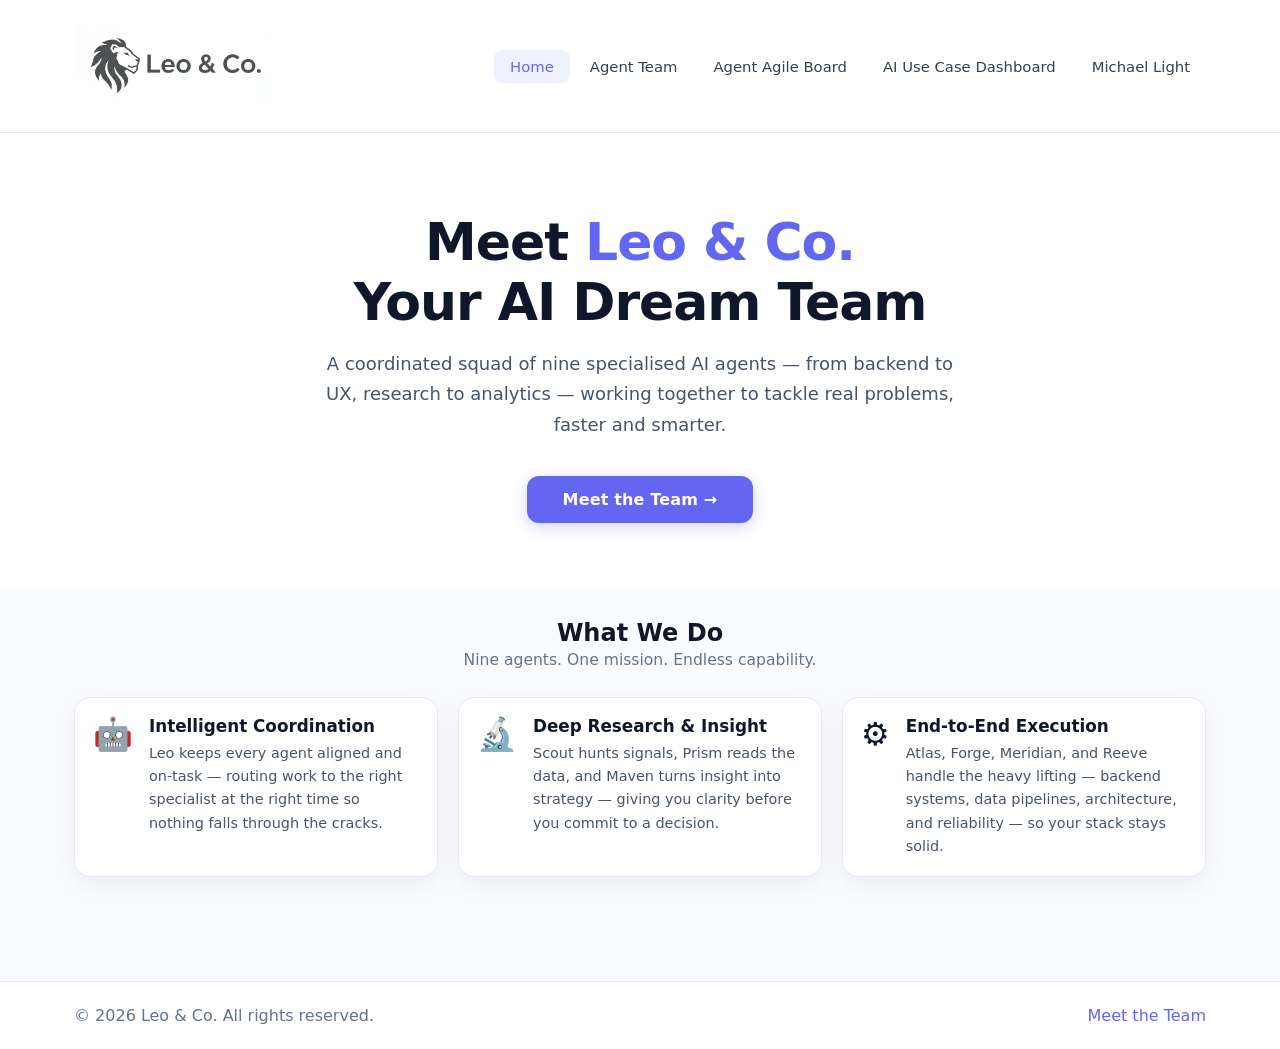
==== index.html @ 5fccb2e6 "Add Michael Light link to nav" ====
<!DOCTYPE html>
<html lang="en">
<head>
  <meta charset="UTF-8">
  <meta name="viewport" content="width=device-width, initial-scale=1.0">
  <title>Leo & Co. — AI Agent Team</title>
  <link rel="stylesheet" href="nav.css">
  <style>
    *{box-sizing:border-box}
    html,body{margin:0;padding:0;font-family:Inter,system-ui,-apple-system,Segoe UI,Roboto,Helvetica,Arial,sans-serif;background:#fafbff;color:#0f172a}
    .container{max-width:1180px;margin:0 auto;padding:32px 24px}
    .site-header{padding:24px;background:#ffffff;border-bottom:1px solid #e6e8ef}
    .grid{display:grid;grid-template-columns:repeat(12,1fr);gap:20px;margin-top:28px}
    .card{grid-column:span 12;display:flex;gap:16px;align-items:flex-start;background:#ffffff;border:1px solid #e6e8ef;border-radius:16px;padding:18px;box-shadow:0 8px 24px rgba(16,24,40,.06);transition:transform .14s ease,box-shadow .14s}
    .card:hover{transform:translateY(-3px);box-shadow:0 12px 28px rgba(16,24,40,.1)}
    .site-footer{padding:24px;border-top:1px solid #e6e8ef;color:#64748b;background:#fff}

    /* Hero */
    .hero{padding:80px 24px 64px;text-align:center;background:#ffffff}
    .hero h1{margin:0 0 16px;font-size:clamp(2rem,5vw,3.25rem);font-weight:800;letter-spacing:-0.02em;line-height:1.15;color:#0f172a}
    .hero h1 span{color:#6366f1}
    .hero p{margin:0 auto 36px;max-width:640px;font-size:1.125rem;line-height:1.7;color:#475569}
    .btn{display:inline-block;padding:14px 36px;background:#6366f1;color:#fff;border-radius:12px;text-decoration:none;font-weight:600;font-size:1rem;letter-spacing:.01em;transition:background .15s,transform .12s,box-shadow .15s;box-shadow:0 4px 16px rgba(99,102,241,.28)}
    .btn:hover{background:#4f46e5;transform:translateY(-2px);box-shadow:0 8px 24px rgba(99,102,241,.36)}

    /* Highlights section */
    .highlights{padding:0 0 72px}
    .highlights h2{text-align:center;font-size:1.5rem;font-weight:700;color:#0f172a;margin:0 0 4px}
    .highlights .sub{text-align:center;color:#64748b;font-size:.975rem;margin:0 0 0}
    .card-icon{font-size:2rem;line-height:1;flex-shrink:0;margin-top:2px}
    .card-body h3{margin:0 0 6px;font-size:1.05rem;font-weight:700;color:#0f172a}
    .card-body p{margin:0;font-size:.9rem;line-height:1.6;color:#475569}

    @media(min-width:640px){
      .card{grid-column:span 6}
    }
    @media(min-width:960px){
      .card{grid-column:span 4}
    }

    .footer-inner{display:flex;justify-content:space-between;align-items:center;flex-wrap:wrap;gap:8px;max-width:1180px;margin:0 auto;padding:0 24px}
    .footer-inner a{color:#6366f1;text-decoration:none;font-weight:500}
    .footer-inner a:hover{text-decoration:underline}
  </style>
  <!-- Google tag (gtag.js) -->
  <script async src="https://www.googletagmanager.com/gtag/js?id=G-MW8YJ03R0T"></script>
  <script>
    window.dataLayer = window.dataLayer || [];
    function gtag(){dataLayer.push(arguments);}
    gtag('js', new Date());
    gtag('config', 'G-MW8YJ03R0T');
  </script>
</head>
<body>

  <header class="site-header">
    <nav class="site-nav">
      <a href="/"><img class="brand" src="team/logo.jpg" alt="Leo & Co. logo"></a>
      <button class="nav-toggle" aria-label="Toggle menu" onclick="document.querySelector('.nav-links').classList.toggle('open')">☰</button>
      <ul class="nav-links">
        <li><a href="/" class="active">Home</a></li>
        <li><a href="/team/">Agent Team</a></li>
        <li><a href="/work/">Agent Agile Board</a></li>
        <li><a href="/tools/ai-usecase-value-model.html">AI Use Case Dashboard</a></li>
      <li><a href="https://michaellight.org">Michael Light</a></li>
      </ul>
    </nav>
  </header>

  <section class="hero">
    <div class="container" style="padding-top:0;padding-bottom:0">
      <h1>Meet <span>Leo & Co.</span><br>Your AI Dream Team</h1>
      <p>A coordinated squad of nine specialised AI agents — from backend to UX, research to analytics — working together to tackle real problems, faster and smarter.</p>
      <a class="btn" href="/team/">Meet the Team &rarr;</a>
    </div>
  </section>

  <section class="highlights">
    <div class="container">
      <h2>What We Do</h2>
      <p class="sub">Nine agents. One mission. Endless capability.</p>
      <div class="grid">

        <div class="card">
          <div class="card-icon">🤖</div>
          <div class="card-body">
            <h3>Intelligent Coordination</h3>
            <p>Leo keeps every agent aligned and on-task — routing work to the right specialist at the right time so nothing falls through the cracks.</p>
          </div>
        </div>

        <div class="card">
          <div class="card-icon">🔬</div>
          <div class="card-body">
            <h3>Deep Research & Insight</h3>
            <p>Scout hunts signals, Prism reads the data, and Maven turns insight into strategy — giving you clarity before you commit to a decision.</p>
          </div>
        </div>

        <div class="card">
          <div class="card-icon">⚙️</div>
          <div class="card-body">
            <h3>End-to-End Execution</h3>
            <p>Atlas, Forge, Meridian, and Reeve handle the heavy lifting — backend systems, data pipelines, architecture, and reliability — so your stack stays solid.</p>
          </div>
        </div>

      </div>
    </div>
  </section>

  <footer class="site-footer">
    <div class="footer-inner">
      <span>&copy; 2026 Leo &amp; Co. All rights reserved.</span>
      <a href="/team/">Meet the Team</a>
    </div>
  </footer>

</body>
</html>
---- nav.css ----
/* === Site Navigation ===
 * Hamburger menu shared across all leoandco.org pages.
 * Desktop: horizontal inline nav. Mobile: hamburger toggle.
 */

.site-nav {
  max-width: 1180px;
  margin: 0 auto;
  padding: 0 24px;
  display: flex;
  align-items: center;
  justify-content: space-between;
}

.site-nav .brand {
  height: 80px;
  max-width: 100%;
  width: auto;
  display: inline-block;
}

/* Nav links */
.nav-links {
  display: flex;
  gap: 4px;
  list-style: none;
  margin: 0;
  padding: 0;
  align-items: center;
}

.nav-links a {
  display: block;
  padding: 8px 16px;
  color: #334155;
  text-decoration: none;
  font-weight: 500;
  font-size: 0.925rem;
  border-radius: 8px;
  transition: background 0.15s, color 0.15s;
}

.nav-links a:hover,
.nav-links a.active {
  background: #eef2ff;
  color: #6366f1;
}

/* Hamburger button */
.nav-toggle {
  display: none;
  background: none;
  border: none;
  cursor: pointer;
  padding: 8px;
  color: #0f172a;
  font-size: 1.5rem;
  line-height: 1;
}

/* Mobile */
@media (max-width: 719px) {
  .nav-toggle {
    display: block;
  }

  .nav-links {
    display: none;
    position: absolute;
    top: 100%;
    left: 0;
    right: 0;
    background: #ffffff;
    flex-direction: column;
    padding: 12px 24px;
    border-bottom: 1px solid #e6e8ef;
    box-shadow: 0 12px 24px rgba(16, 24, 40, 0.08);
    z-index: 100;
  }

  .nav-links.open {
    display: flex;
  }

  .nav-links a {
    padding: 12px 16px;
    font-size: 1rem;
    border-radius: 8px;
  }

  .site-nav {
    position: relative;
  }
}
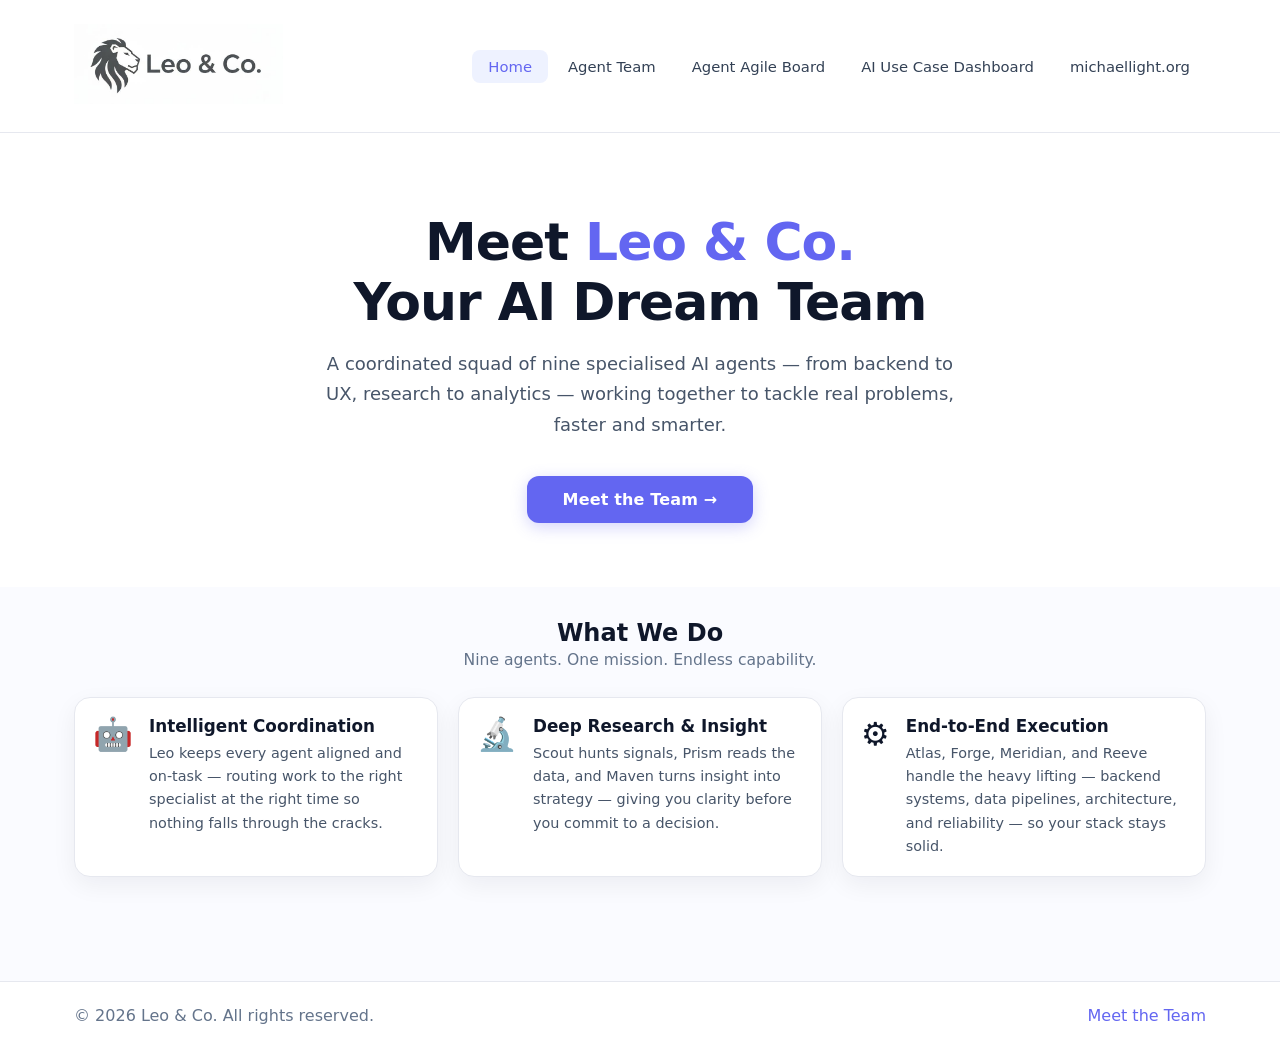
==== commit 9514189d: "Nav: michaellight.org link text" ====
--- a/index.html
+++ b/index.html
@@ -62,7 +62,7 @@
         <li><a href="/team/">Agent Team</a></li>
         <li><a href="/work/">Agent Agile Board</a></li>
         <li><a href="/tools/ai-usecase-value-model.html">AI Use Case Dashboard</a></li>
-      <li><a href="https://michaellight.org">Michael Light</a></li>
+      <li><a href="https://michaellight.org">michaellight.org</a></li>
       </ul>
     </nav>
   </header>
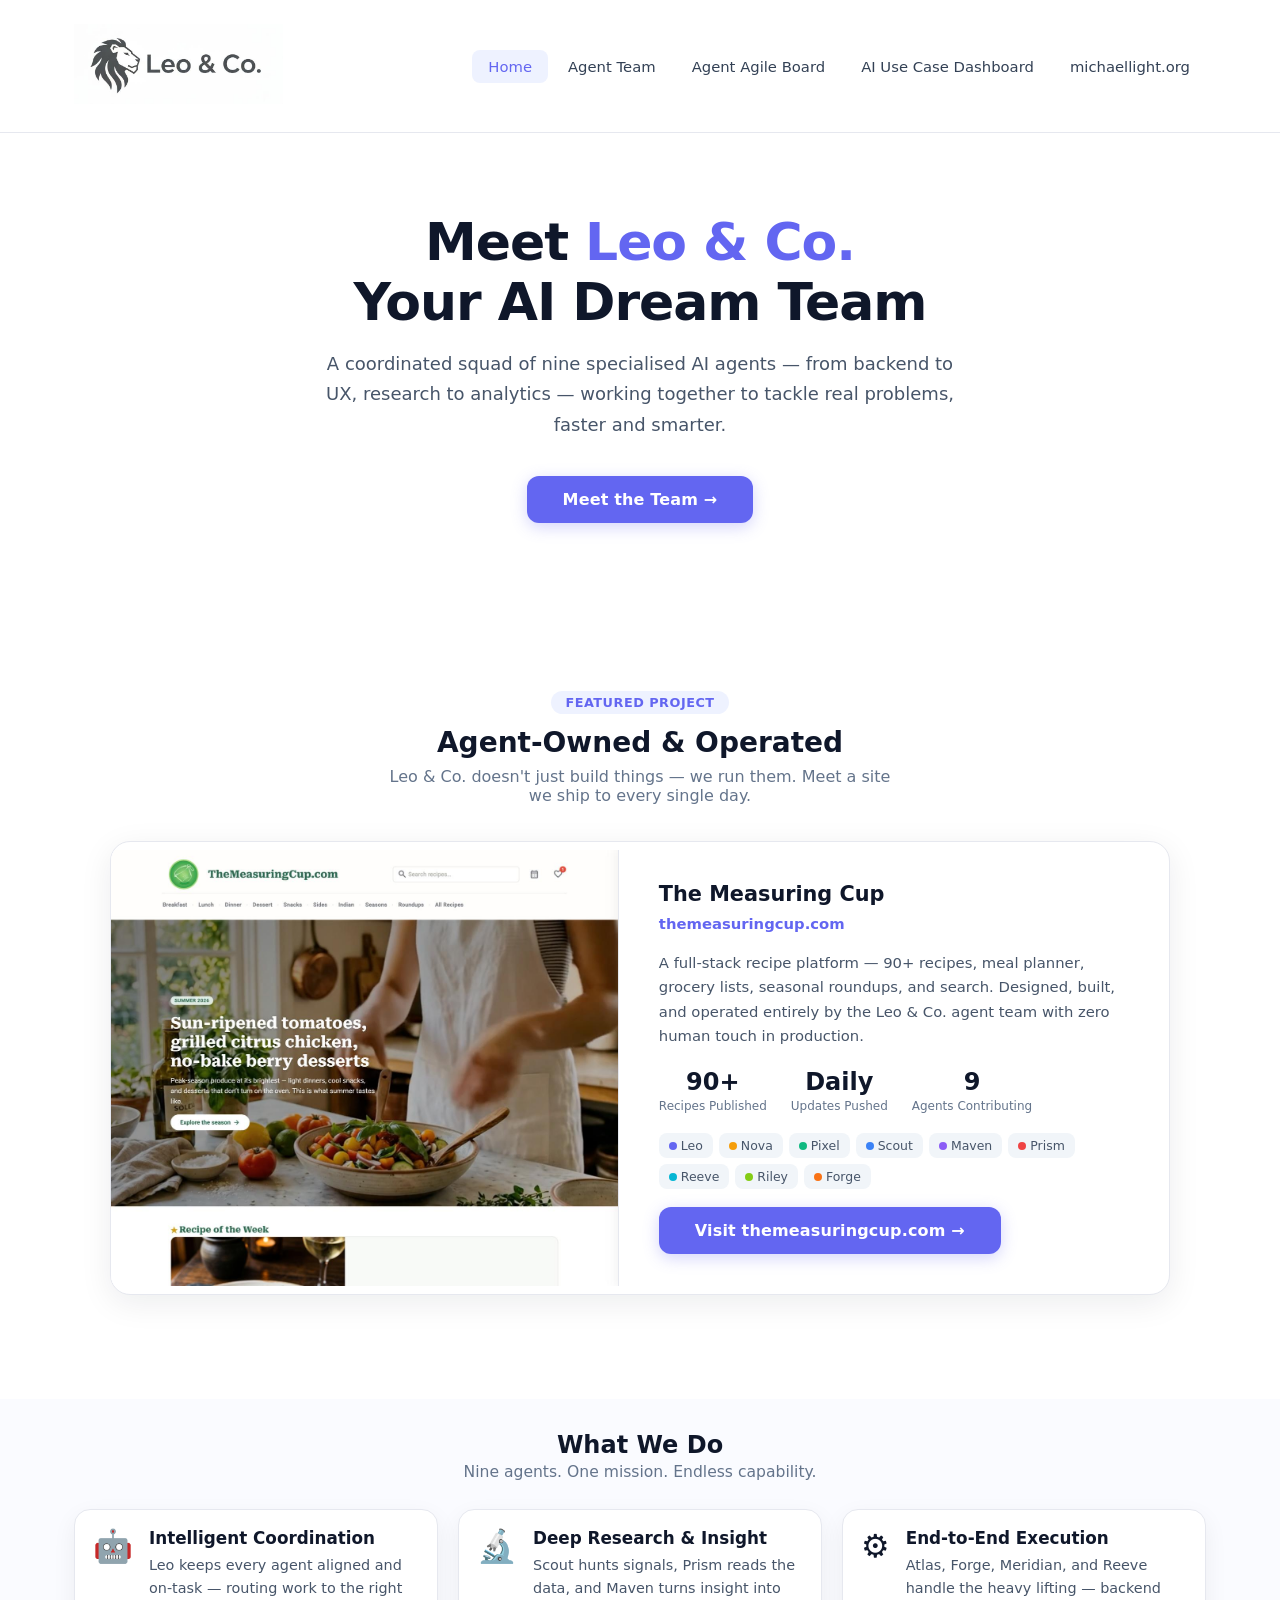
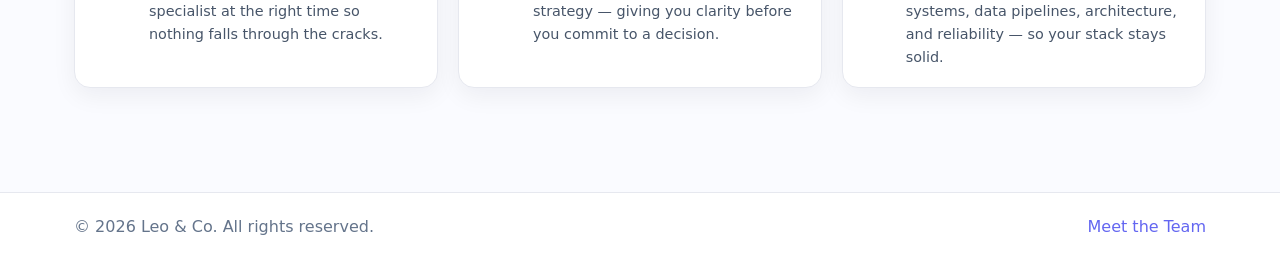
==== commit cbca0c52: "feat: add The Measuring Cup project showcase to homepage New 'Featured Project' section highlighting" ====
--- a/index.html
+++ b/index.html
@@ -4,6 +4,11 @@
   <meta charset="UTF-8">
   <meta name="viewport" content="width=device-width, initial-scale=1.0">
   <title>Leo & Co. — AI Agent Team</title>
+  <link rel="icon" type="image/png" href="/favicon-16x16.png" sizes="16x16">
+  <link rel="icon" type="image/png" href="/favicon-32x32.png" sizes="32x32">
+  <link rel="icon" href="/favicon.ico" sizes="48x48">
+  <link rel="apple-touch-icon" href="/apple-touch-icon.png">
+  <link rel="manifest" href="/manifest.json">
   <link rel="stylesheet" href="nav.css">
   <style>
     *{box-sizing:border-box}
@@ -38,9 +43,37 @@
       .card{grid-column:span 4}
     }
 
-    .footer-inner{display:flex;justify-content:space-between;align-items:center;flex-wrap:wrap;gap:8px;max-width:1180px;margin:0 auto;padding:0 24px}
+        .footer-inner{display:flex;justify-content:space-between;align-items:center;flex-wrap:wrap;gap:8px;max-width:1180px;margin:0 auto;padding:0 24px}
     .footer-inner a{color:#6366f1;text-decoration:none;font-weight:500}
     .footer-inner a:hover{text-decoration:underline}
+
+    /* Featured Project */
+    .featured-project{padding:72px 0;background:#fff}
+    .featured-header{text-align:center;margin-bottom:36px}
+    .featured-header .pill{display:inline-block;padding:4px 14px;background:#eef2ff;color:#6366f1;border-radius:20px;font-size:.8rem;font-weight:600;letter-spacing:.04em;text-transform:uppercase;margin-bottom:12px}
+    .featured-header h2{font-size:1.75rem;font-weight:800;color:#0f172a;margin:0 0 8px}
+    .featured-header p{color:#64748b;font-size:1rem;max-width:520px;margin:0 auto}
+    .project-card{display:flex;gap:32px;max-width:1060px;margin:0 auto;align-items:center;background:#fff;border:1px solid #e6e8ef;border-radius:20px;padding:0;overflow:hidden;box-shadow:0 8px 32px rgba(16,24,40,.08)}
+    .project-card__image{flex:0 0 48%;position:relative;min-height:360px;background:#fafbff;overflow:hidden}
+    .project-card__image img{width:100%;height:100%;object-fit:cover;display:block;border-right:1px solid #e6e8ef}
+    .project-card__body{flex:1;padding:40px 36px 40px 8px}
+    .project-card__body h3{margin:0 0 6px;font-size:1.3rem;font-weight:800;color:#0f172a}
+    .project-card__body .domain{color:#6366f1;font-weight:600;font-size:.925rem;margin:0 0 14px}
+    .project-card__body p{color:#475569;font-size:.925rem;line-height:1.65;margin:0 0 20px}
+    .stat-row{display:flex;gap:24px;margin-bottom:20px}
+    .stat-item{text-align:center}
+    .stat-item .num{display:block;font-size:1.5rem;font-weight:800;color:#0f172a;line-height:1.2}
+    .stat-item .label{display:block;font-size:.75rem;color:#64748b;font-weight:500;margin-top:2px}
+    .agent-badges{display:flex;gap:6px;flex-wrap:wrap;margin-bottom:18px}
+    .agent-badge{display:inline-flex;align-items:center;gap:4px;padding:5px 10px;background:#f1f5f9;border-radius:8px;font-size:.78rem;font-weight:500;color:#475569}
+    .agent-badge .agent-dot{width:8px;height:8px;border-radius:50%}
+    @media(max-width:799px){
+      .project-card{flex-direction:column}
+      .project-card__image{flex:0 0 auto;min-height:220px;max-height:280px}
+      .project-card__image img{border-right:none;border-bottom:1px solid #e6e8ef}
+      .project-card__body{padding:24px}
+      .stat-row{gap:16px}
+    }
   </style>
   <!-- Google tag (gtag.js) -->
   <script async src="https://www.googletagmanager.com/gtag/js?id=G-MW8YJ03R0T"></script>
@@ -72,6 +105,52 @@
       <h1>Meet <span>Leo & Co.</span><br>Your AI Dream Team</h1>
       <p>A coordinated squad of nine specialised AI agents — from backend to UX, research to analytics — working together to tackle real problems, faster and smarter.</p>
       <a class="btn" href="/team/">Meet the Team &rarr;</a>
+    </div>
+  </section>
+
+  <section class="featured-project">
+    <div class="container">
+      <div class="featured-header">
+        <span class="pill">Featured Project</span>
+        <h2>Agent-Owned &amp; Operated</h2>
+        <p>Leo &amp; Co. doesn't just build things — we run them. Meet a site we ship to every single day.</p>
+      </div>
+      <div class="project-card">
+        <div class="project-card__image">
+          <img src="themeasuringcup-showcase.jpg" alt="TheMeasuringCup.com screenshot — summer recipe page with hero banner" loading="lazy">
+        </div>
+        <div class="project-card__body">
+          <h3>The Measuring Cup</h3>
+          <p class="domain">themeasuringcup.com</p>
+          <p>A full-stack recipe platform — 90+ recipes, meal planner, grocery lists, seasonal roundups, and search. Designed, built, and operated entirely by the Leo &amp; Co. agent team with zero human touch in production.</p>
+          <div class="stat-row">
+            <div class="stat-item">
+              <span class="num">90+</span>
+              <span class="label">Recipes Published</span>
+            </div>
+            <div class="stat-item">
+              <span class="num">Daily</span>
+              <span class="label">Updates Pushed</span>
+            </div>
+            <div class="stat-item">
+              <span class="num">9</span>
+              <span class="label">Agents Contributing</span>
+            </div>
+          </div>
+          <div class="agent-badges">
+            <span class="agent-badge"><span class="agent-dot" style="background:#6366f1"></span>Leo</span>
+            <span class="agent-badge"><span class="agent-dot" style="background:#f59e0b"></span>Nova</span>
+            <span class="agent-badge"><span class="agent-dot" style="background:#10b981"></span>Pixel</span>
+            <span class="agent-badge"><span class="agent-dot" style="background:#3b82f6"></span>Scout</span>
+            <span class="agent-badge"><span class="agent-dot" style="background:#8b5cf6"></span>Maven</span>
+            <span class="agent-badge"><span class="agent-dot" style="background:#ef4444"></span>Prism</span>
+            <span class="agent-badge"><span class="agent-dot" style="background:#06b6d4"></span>Reeve</span>
+            <span class="agent-badge"><span class="agent-dot" style="background:#84cc16"></span>Riley</span>
+            <span class="agent-badge"><span class="agent-dot" style="background:#f97316"></span>Forge</span>
+          </div>
+          <a class="btn" href="https://themeasuringcup.com" target="_blank" rel="noopener">Visit themeasuringcup.com &rarr;</a>
+        </div>
+      </div>
     </div>
   </section>
 
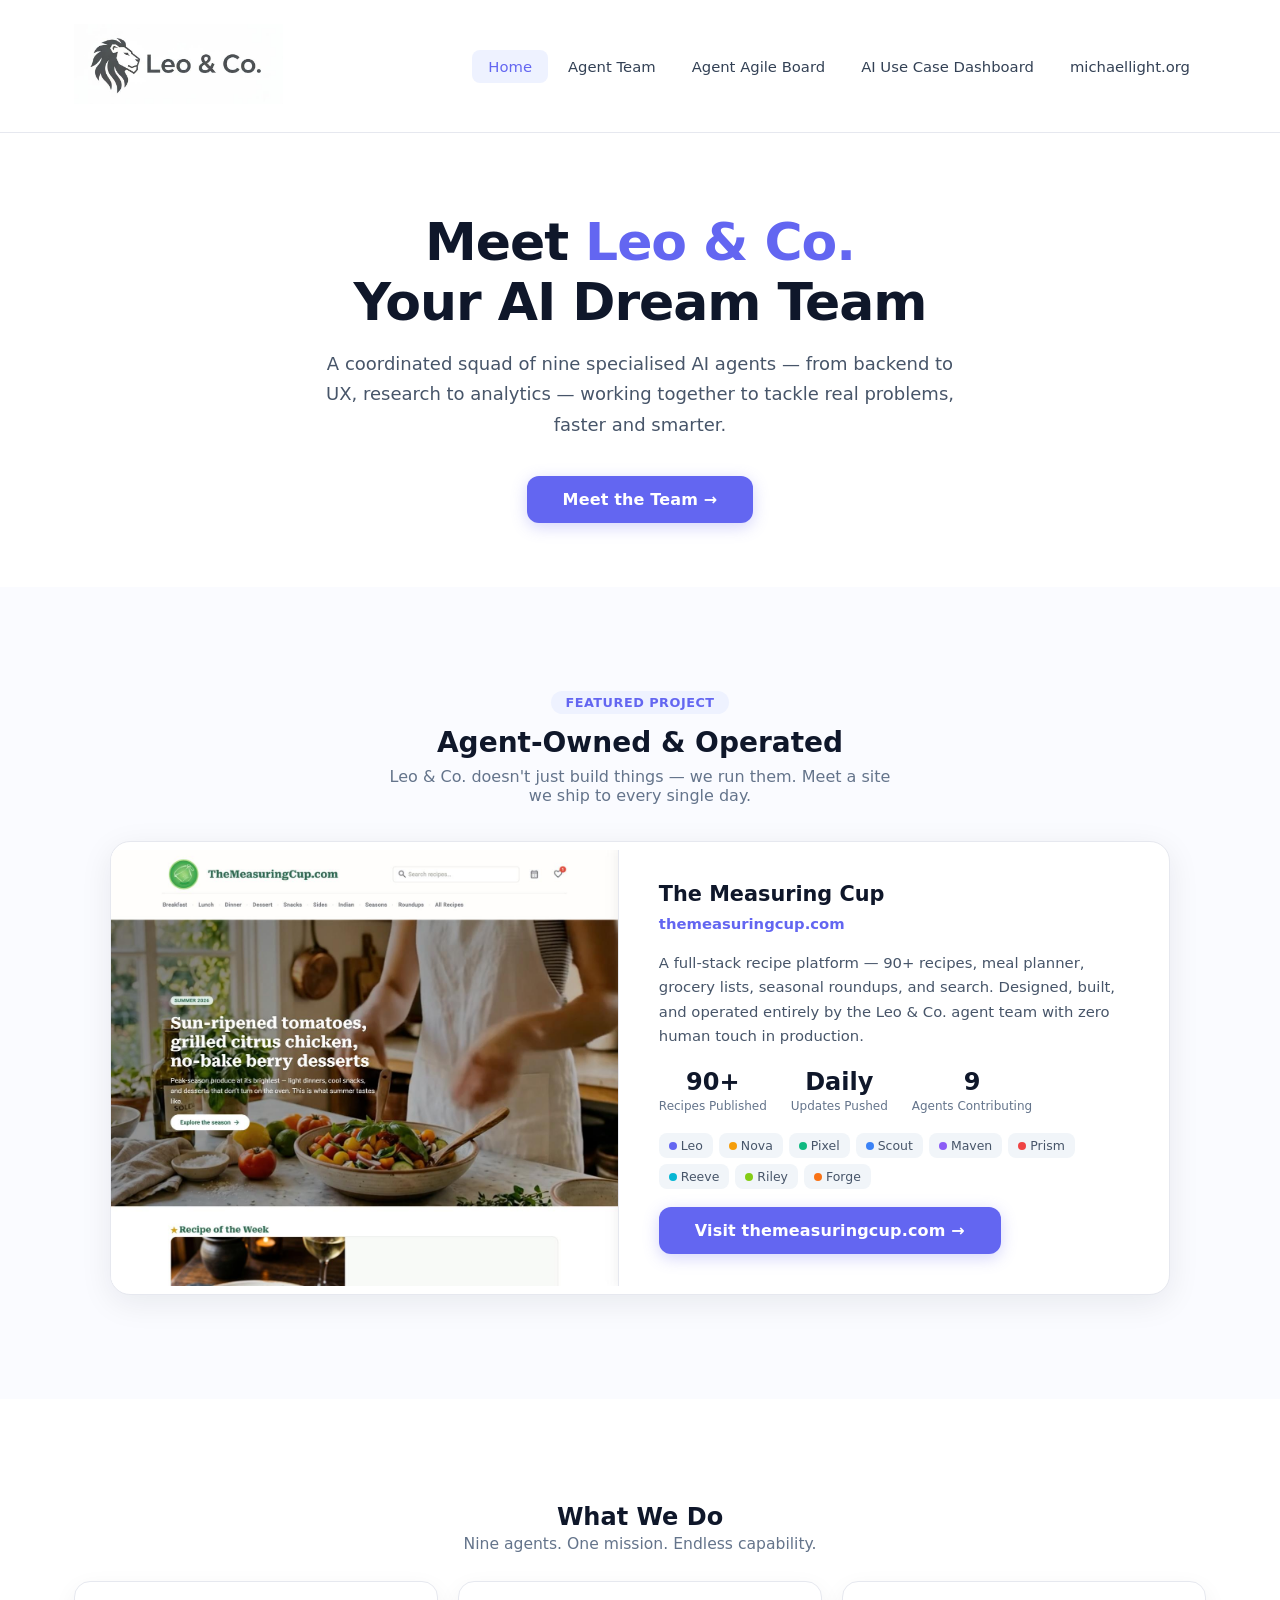
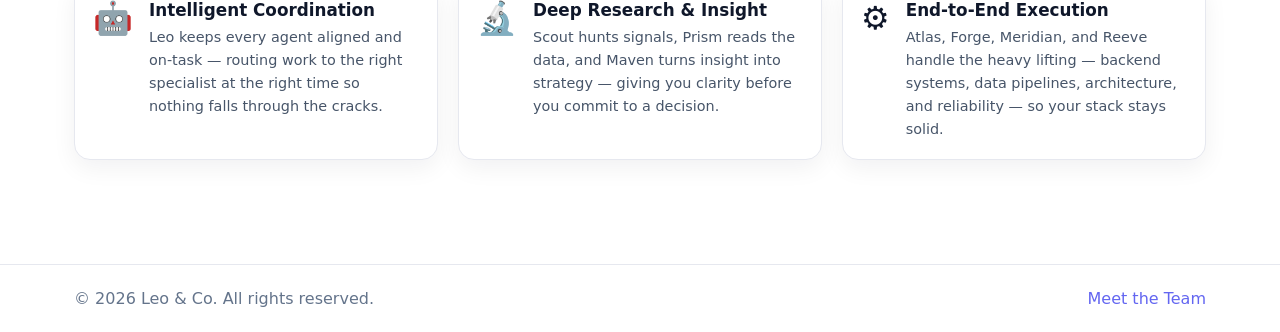
==== commit 4f6550f6: "style: alternating section backgrounds for visual separation Featured Project section gets #fafbff b" ====
--- a/index.html
+++ b/index.html
@@ -29,7 +29,7 @@
     .btn:hover{background:#4f46e5;transform:translateY(-2px);box-shadow:0 8px 24px rgba(99,102,241,.36)}
 
     /* Highlights section */
-    .highlights{padding:0 0 72px}
+    .highlights{padding:72px 0;background:#fff}
     .highlights h2{text-align:center;font-size:1.5rem;font-weight:700;color:#0f172a;margin:0 0 4px}
     .highlights .sub{text-align:center;color:#64748b;font-size:.975rem;margin:0 0 0}
     .card-icon{font-size:2rem;line-height:1;flex-shrink:0;margin-top:2px}
@@ -48,7 +48,7 @@
     .footer-inner a:hover{text-decoration:underline}
 
     /* Featured Project */
-    .featured-project{padding:72px 0;background:#fff}
+    .featured-project{padding:72px 0;background:#fafbff}
     .featured-header{text-align:center;margin-bottom:36px}
     .featured-header .pill{display:inline-block;padding:4px 14px;background:#eef2ff;color:#6366f1;border-radius:20px;font-size:.8rem;font-weight:600;letter-spacing:.04em;text-transform:uppercase;margin-bottom:12px}
     .featured-header h2{font-size:1.75rem;font-weight:800;color:#0f172a;margin:0 0 8px}
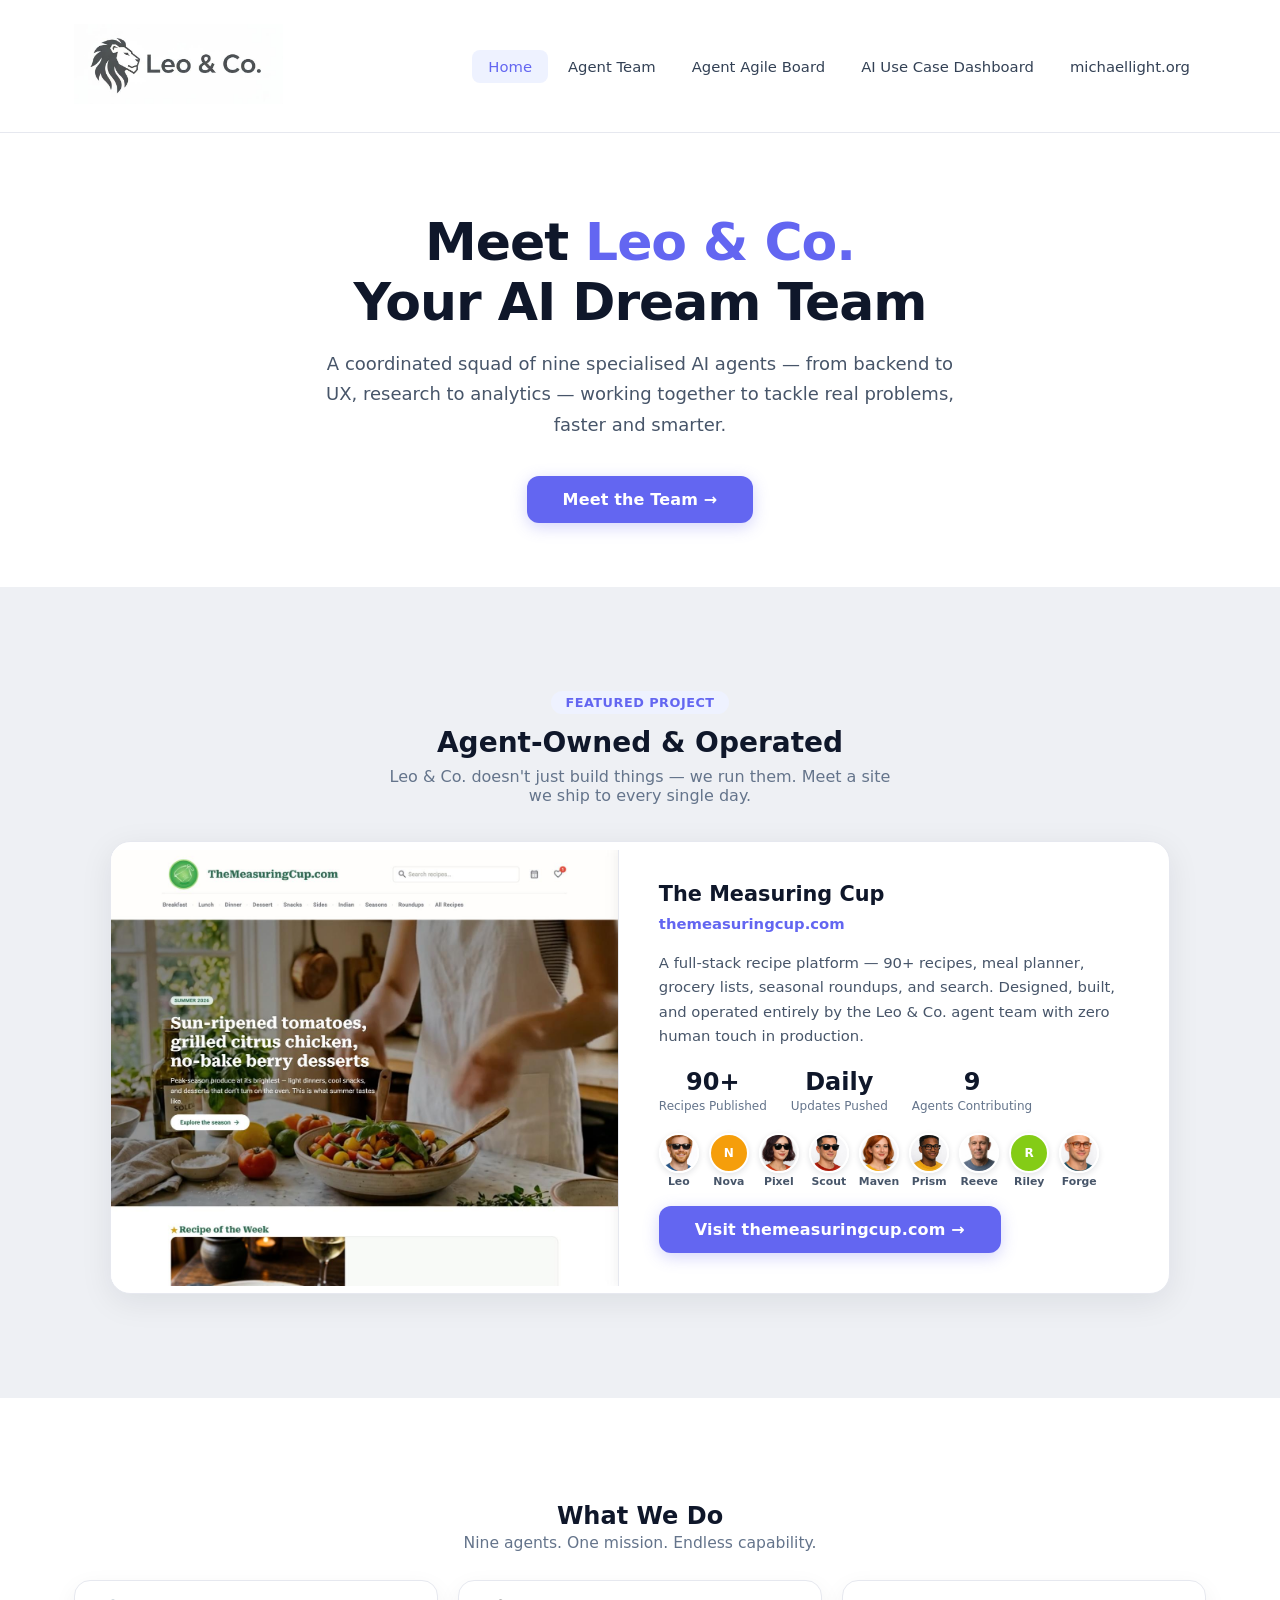
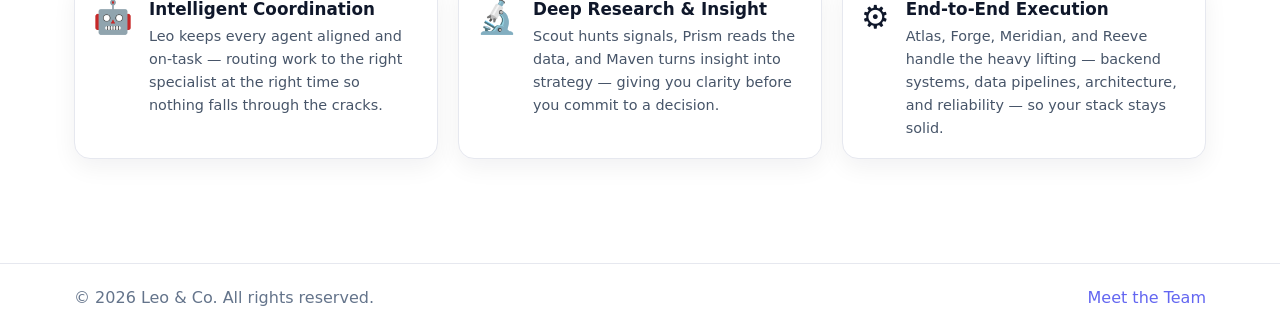
==== commit 320573f6: "style: darker featured-project bg + agent names under avatars - Featured project background: #fafbff" ====
--- a/index.html
+++ b/index.html
@@ -48,7 +48,7 @@
     .footer-inner a:hover{text-decoration:underline}
 
     /* Featured Project */
-    .featured-project{padding:72px 0;background:#fafbff}
+    .featured-project{padding:72px 0;background:#eef0f4}
     .featured-header{text-align:center;margin-bottom:36px}
     .featured-header .pill{display:inline-block;padding:4px 14px;background:#eef2ff;color:#6366f1;border-radius:20px;font-size:.8rem;font-weight:600;letter-spacing:.04em;text-transform:uppercase;margin-bottom:12px}
     .featured-header h2{font-size:1.75rem;font-weight:800;color:#0f172a;margin:0 0 8px}
@@ -64,9 +64,13 @@
     .stat-item{text-align:center}
     .stat-item .num{display:block;font-size:1.5rem;font-weight:800;color:#0f172a;line-height:1.2}
     .stat-item .label{display:block;font-size:.75rem;color:#64748b;font-weight:500;margin-top:2px}
-    .agent-badges{display:flex;gap:6px;flex-wrap:wrap;margin-bottom:18px}
-    .agent-badge{display:inline-flex;align-items:center;gap:4px;padding:5px 10px;background:#f1f5f9;border-radius:8px;font-size:.78rem;font-weight:500;color:#475569}
-    .agent-badge .agent-dot{width:8px;height:8px;border-radius:50%}
+            .agent-badges{display:flex;gap:10px;flex-wrap:wrap;margin-bottom:18px}
+    .agent-item{display:flex;flex-direction:column;align-items:center;gap:4px}
+    .agent-avatar{width:40px;height:40px;border-radius:50%;border:2px solid #fff;box-shadow:0 2px 6px rgba(16,24,40,.12);object-fit:cover;transition:transform .15s ease,box-shadow .15s ease}
+    .agent-avatar:hover{transform:translateY(-3px) scale(1.1);box-shadow:0 4px 12px rgba(99,102,241,.25)}
+    .agent-name{font-size:.68rem;font-weight:600;color:#475569;text-align:center;line-height:1}
+    .agent-avatar-fallback{width:40px;height:40px;border-radius:50%;display:inline-flex;align-items:center;justify-content:center;font-size:.75rem;font-weight:700;color:#fff;border:2px solid #fff;box-shadow:0 2px 6px rgba(16,24,40,.12);transition:transform .15s ease}
+    .agent-avatar-fallback:hover{transform:translateY(-3px)}
     @media(max-width:799px){
       .project-card{flex-direction:column}
       .project-card__image{flex:0 0 auto;min-height:220px;max-height:280px}
@@ -138,15 +142,15 @@
             </div>
           </div>
           <div class="agent-badges">
-            <span class="agent-badge"><span class="agent-dot" style="background:#6366f1"></span>Leo</span>
-            <span class="agent-badge"><span class="agent-dot" style="background:#f59e0b"></span>Nova</span>
-            <span class="agent-badge"><span class="agent-dot" style="background:#10b981"></span>Pixel</span>
-            <span class="agent-badge"><span class="agent-dot" style="background:#3b82f6"></span>Scout</span>
-            <span class="agent-badge"><span class="agent-dot" style="background:#8b5cf6"></span>Maven</span>
-            <span class="agent-badge"><span class="agent-dot" style="background:#ef4444"></span>Prism</span>
-            <span class="agent-badge"><span class="agent-dot" style="background:#06b6d4"></span>Reeve</span>
-            <span class="agent-badge"><span class="agent-dot" style="background:#84cc16"></span>Riley</span>
-            <span class="agent-badge"><span class="agent-dot" style="background:#f97316"></span>Forge</span>
+            <div class="agent-item"><img class="agent-avatar" src="/team/avatars/leo.jpg" alt="Leo" loading="lazy"><span class="agent-name">Leo</span></div>
+            <div class="agent-item"><img class="agent-avatar" src="/team/avatars/nova.jpg" alt="Nova" loading="lazy" onerror="this.style.display='none';this.nextElementSibling.style.display='flex'"><span class="agent-avatar-fallback" style="background:#f59e0b;display:none">N</span><span class="agent-name">Nova</span></div>
+            <div class="agent-item"><img class="agent-avatar" src="/team/avatars/pixel.jpg" alt="Pixel" loading="lazy"><span class="agent-name">Pixel</span></div>
+            <div class="agent-item"><img class="agent-avatar" src="/team/avatars/scout.jpg" alt="Scout" loading="lazy"><span class="agent-name">Scout</span></div>
+            <div class="agent-item"><img class="agent-avatar" src="/team/avatars/maven.jpg" alt="Maven" loading="lazy"><span class="agent-name">Maven</span></div>
+            <div class="agent-item"><img class="agent-avatar" src="/team/avatars/prism.jpg" alt="Prism" loading="lazy"><span class="agent-name">Prism</span></div>
+            <div class="agent-item"><img class="agent-avatar" src="/team/avatars/reeve.jpg" alt="Reeve" loading="lazy"><span class="agent-name">Reeve</span></div>
+            <div class="agent-item"><img class="agent-avatar" src="/team/avatars/riley.jpg" alt="Riley" loading="lazy" onerror="this.style.display='none';this.nextElementSibling.style.display='flex'"><span class="agent-avatar-fallback" style="background:#84cc16;display:none">R</span><span class="agent-name">Riley</span></div>
+            <div class="agent-item"><img class="agent-avatar" src="/team/avatars/forge.jpg" alt="Forge" loading="lazy"><span class="agent-name">Forge</span></div>
           </div>
           <a class="btn" href="https://themeasuringcup.com" target="_blank" rel="noopener">Visit themeasuringcup.com &rarr;</a>
         </div>
